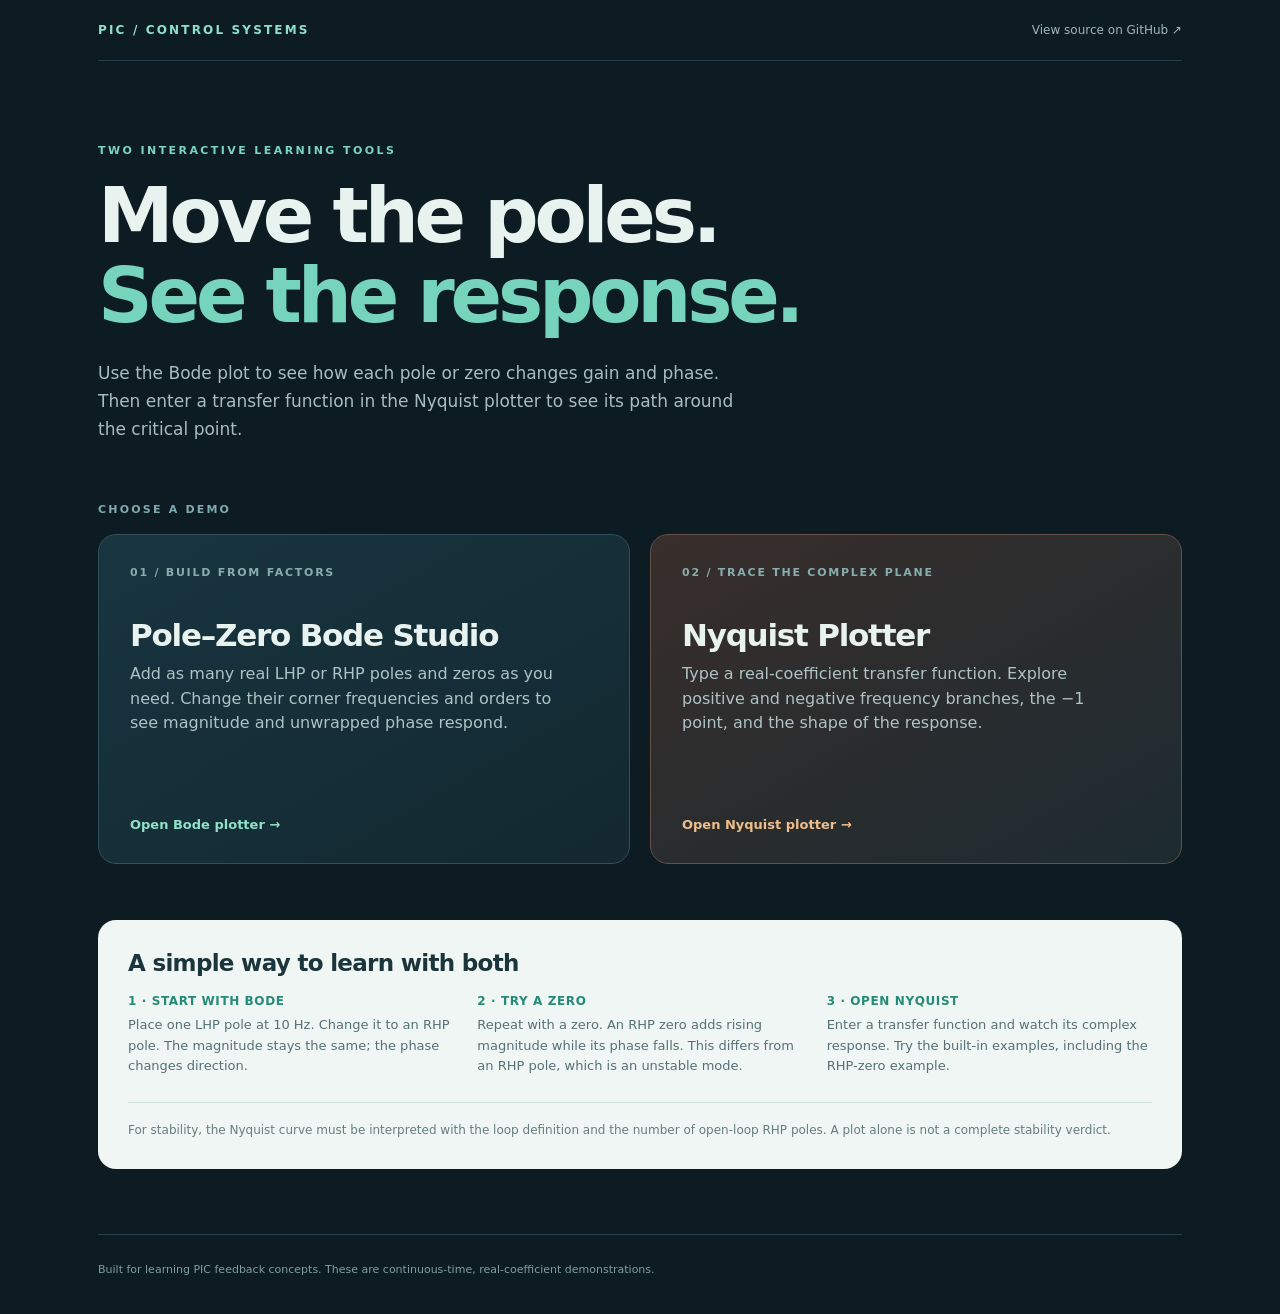
==== index.html @ 5976abfa "Publish PIC Bode and Nyquist learning demos" ====
<!doctype html>
<html lang="en">
<head>
  <meta charset="utf-8">
  <meta name="viewport" content="width=device-width, initial-scale=1">
  <meta name="description" content="Interactive Bode and Nyquist plotters for learning poles, zeros, phase, and feedback stability.">
  <title>Control Systems Demos · PIC</title>
  <style>
    :root{font-family:Inter,ui-sans-serif,system-ui,-apple-system,"Segoe UI",sans-serif;color:#e8f3f0;background:#0d1b23;font-synthesis:none}*{box-sizing:border-box}body{margin:0}a{color:inherit}.page{max-width:1140px;margin:auto;padding:0 28px}.top{display:flex;align-items:center;justify-content:space-between;border-bottom:1px solid #24414a;padding:23px 0}.brand{font-size:12px;letter-spacing:.18em;font-weight:800;color:#8fe0cb}.top a{font-size:12px;color:#9fb7bb;text-decoration:none}.top a:hover{color:#fff}.hero{padding:83px 0 60px;max-width:800px}.kicker{font-size:11px;letter-spacing:.22em;font-weight:800;color:#7bd4bf;text-transform:uppercase;margin:0 0 19px}.hero h1{font-size:clamp(39px,6.5vw,76px);letter-spacing:-.055em;line-height:1.05;margin:0}.hero h1 em{font-style:normal;color:#75d4bb}.hero p:last-child{color:#a8bdc1;line-height:1.65;font-size:17px;max-width:650px;margin:23px 0 0}.section-label{font-size:11px;letter-spacing:.2em;color:#7fabb0;font-weight:800;margin:0 0 18px}.cards{display:grid;grid-template-columns:1fr 1fr;gap:20px}.card{min-height:330px;display:flex;flex-direction:column;border:1px solid #31515a;background:linear-gradient(150deg,#183540,#132830);border-radius:18px;padding:31px;text-decoration:none;transition:transform .15s,border-color .15s}.card:hover,.card:focus-visible{transform:translateY(-3px);border-color:#8adcc7;outline:none}.card.orange{background:linear-gradient(150deg,#382e2b,#1d2b31);border-color:#66504a}.card.orange:hover,.card.orange:focus-visible{border-color:#e5b07a}.card .number{font-size:11px;letter-spacing:.16em;color:#88adad;font-weight:800}.card h2{font-size:31px;letter-spacing:-.04em;margin:38px 0 9px}.card p{color:#afc3c4;line-height:1.55;margin:0;max-width:440px}.card .action{margin-top:auto;padding-top:26px;font-size:13px;font-weight:800;color:#91e2ca}.card.orange .action{color:#efbd8b}.guide{margin:56px 0 65px;background:#f0f6f3;color:#1a353b;border-radius:18px;padding:30px}.guide h2{font-size:23px;letter-spacing:-.03em;margin:0 0 18px}.steps{display:grid;grid-template-columns:repeat(3,1fr);gap:24px}.steps strong{display:block;color:#258a77;margin-bottom:7px;font-size:12px;letter-spacing:.05em}.steps p{font-size:13px;line-height:1.6;color:#557076;margin:0}.note{border-top:1px solid #d1e1dc;margin-top:25px;padding-top:18px;color:#667d80;font-size:12px;line-height:1.5}footer{border-top:1px solid #24414a;color:#829da2;font-size:11px;line-height:1.5;padding:27px 0 35px}@media(max-width:720px){.page{padding:0 18px}.hero{padding:58px 0 42px}.hero p:last-child{font-size:15px}.cards,.steps{grid-template-columns:1fr}.card{min-height:285px}.card h2{margin-top:29px}.guide{padding:23px}.steps{gap:18px}}
  </style>
</head>
<body>
  <div class="page">
    <header class="top"><span class="brand">PIC / CONTROL SYSTEMS</span><a href="https://github.com/Mark-Chen0220/control-systems-demos">View source on GitHub ↗</a></header>
    <main>
      <section class="hero"><p class="kicker">Two interactive learning tools</p><h1>Move the poles.<br><em>See the response.</em></h1><p>Use the Bode plot to see how each pole or zero changes gain and phase. Then enter a transfer function in the Nyquist plotter to see its path around the critical point.</p></section>
      <p class="section-label">CHOOSE A DEMO</p>
      <div class="cards">
        <a class="card" href="./bode/"><span class="number">01 / BUILD FROM FACTORS</span><h2>Pole–Zero Bode Studio</h2><p>Add as many real LHP or RHP poles and zeros as you need. Change their corner frequencies and orders to see magnitude and unwrapped phase respond.</p><span class="action">Open Bode plotter →</span></a>
        <a class="card orange" href="./nyquist/"><span class="number">02 / TRACE THE COMPLEX PLANE</span><h2>Nyquist Plotter</h2><p>Type a real-coefficient transfer function. Explore positive and negative frequency branches, the −1 point, and the shape of the response.</p><span class="action">Open Nyquist plotter →</span></a>
      </div>
      <section class="guide"><h2>A simple way to learn with both</h2><div class="steps"><div><strong>1 · START WITH BODE</strong><p>Place one LHP pole at 10 Hz. Change it to an RHP pole. The magnitude stays the same; the phase changes direction.</p></div><div><strong>2 · TRY A ZERO</strong><p>Repeat with a zero. An RHP zero adds rising magnitude while its phase falls. This differs from an RHP pole, which is an unstable mode.</p></div><div><strong>3 · OPEN NYQUIST</strong><p>Enter a transfer function and watch its complex response. Try the built-in examples, including the RHP-zero example.</p></div></div><div class="note">For stability, the Nyquist curve must be interpreted with the loop definition and the number of open-loop RHP poles. A plot alone is not a complete stability verdict.</div></section>
    </main>
    <footer>Built for learning PIC feedback concepts. These are continuous-time, real-coefficient demonstrations.</footer>
  </div>
</body>
</html>
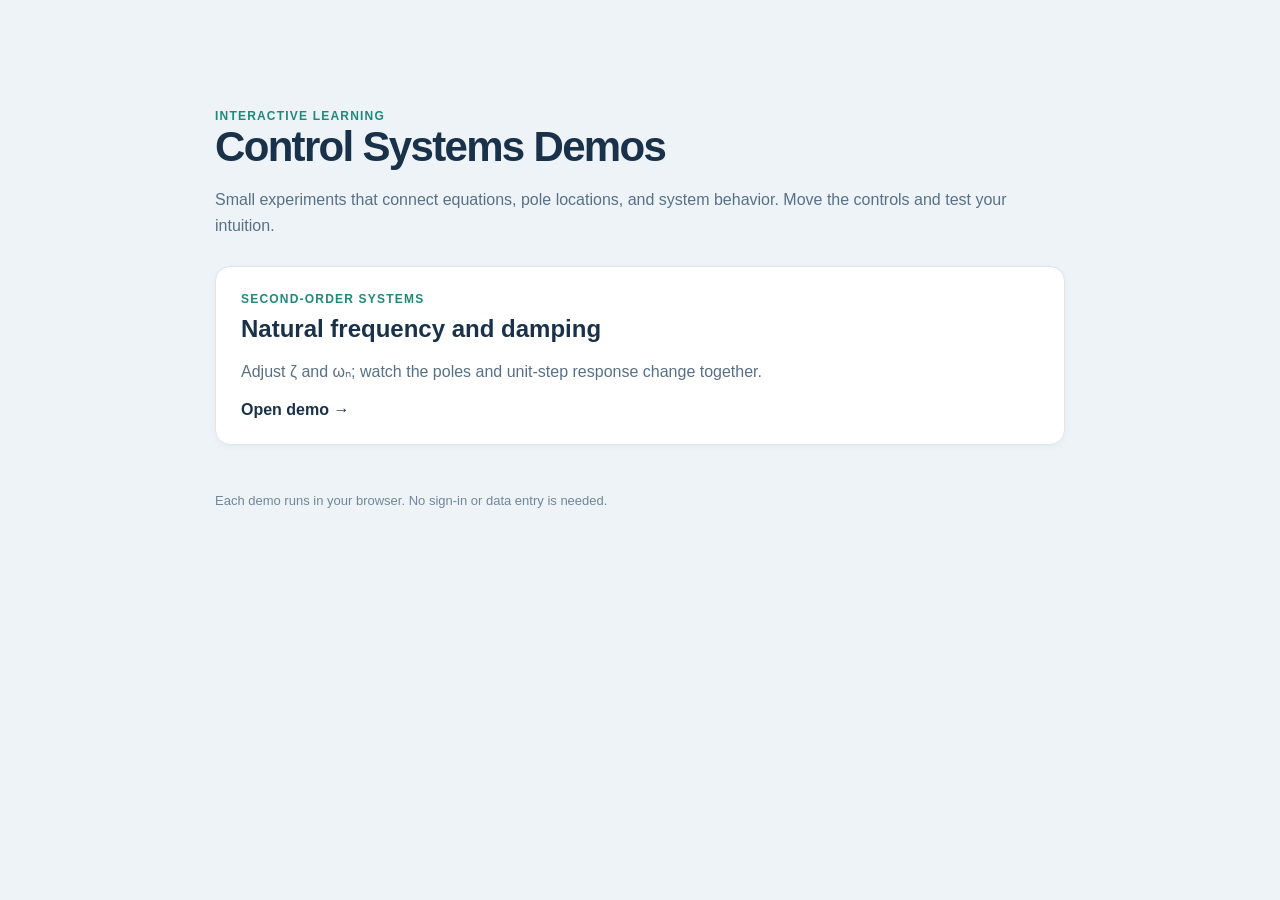
==== commit 828f498a: "Publish control systems demo gallery" ====
--- a/index.html
+++ b/index.html
@@ -1,27 +1,13 @@
-<!doctype html>
-<html lang="en">
-<head>
-  <meta charset="utf-8">
-  <meta name="viewport" content="width=device-width, initial-scale=1">
-  <meta name="description" content="Interactive Bode and Nyquist plotters for learning poles, zeros, phase, and feedback stability.">
-  <title>Control Systems Demos · PIC</title>
-  <style>
-    :root{font-family:Inter,ui-sans-serif,system-ui,-apple-system,"Segoe UI",sans-serif;color:#e8f3f0;background:#0d1b23;font-synthesis:none}*{box-sizing:border-box}body{margin:0}a{color:inherit}.page{max-width:1140px;margin:auto;padding:0 28px}.top{display:flex;align-items:center;justify-content:space-between;border-bottom:1px solid #24414a;padding:23px 0}.brand{font-size:12px;letter-spacing:.18em;font-weight:800;color:#8fe0cb}.top a{font-size:12px;color:#9fb7bb;text-decoration:none}.top a:hover{color:#fff}.hero{padding:83px 0 60px;max-width:800px}.kicker{font-size:11px;letter-spacing:.22em;font-weight:800;color:#7bd4bf;text-transform:uppercase;margin:0 0 19px}.hero h1{font-size:clamp(39px,6.5vw,76px);letter-spacing:-.055em;line-height:1.05;margin:0}.hero h1 em{font-style:normal;color:#75d4bb}.hero p:last-child{color:#a8bdc1;line-height:1.65;font-size:17px;max-width:650px;margin:23px 0 0}.section-label{font-size:11px;letter-spacing:.2em;color:#7fabb0;font-weight:800;margin:0 0 18px}.cards{display:grid;grid-template-columns:1fr 1fr;gap:20px}.card{min-height:330px;display:flex;flex-direction:column;border:1px solid #31515a;background:linear-gradient(150deg,#183540,#132830);border-radius:18px;padding:31px;text-decoration:none;transition:transform .15s,border-color .15s}.card:hover,.card:focus-visible{transform:translateY(-3px);border-color:#8adcc7;outline:none}.card.orange{background:linear-gradient(150deg,#382e2b,#1d2b31);border-color:#66504a}.card.orange:hover,.card.orange:focus-visible{border-color:#e5b07a}.card .number{font-size:11px;letter-spacing:.16em;color:#88adad;font-weight:800}.card h2{font-size:31px;letter-spacing:-.04em;margin:38px 0 9px}.card p{color:#afc3c4;line-height:1.55;margin:0;max-width:440px}.card .action{margin-top:auto;padding-top:26px;font-size:13px;font-weight:800;color:#91e2ca}.card.orange .action{color:#efbd8b}.guide{margin:56px 0 65px;background:#f0f6f3;color:#1a353b;border-radius:18px;padding:30px}.guide h2{font-size:23px;letter-spacing:-.03em;margin:0 0 18px}.steps{display:grid;grid-template-columns:repeat(3,1fr);gap:24px}.steps strong{display:block;color:#258a77;margin-bottom:7px;font-size:12px;letter-spacing:.05em}.steps p{font-size:13px;line-height:1.6;color:#557076;margin:0}.note{border-top:1px solid #d1e1dc;margin-top:25px;padding-top:18px;color:#667d80;font-size:12px;line-height:1.5}footer{border-top:1px solid #24414a;color:#829da2;font-size:11px;line-height:1.5;padding:27px 0 35px}@media(max-width:720px){.page{padding:0 18px}.hero{padding:58px 0 42px}.hero p:last-child{font-size:15px}.cards,.steps{grid-template-columns:1fr}.card{min-height:285px}.card h2{margin-top:29px}.guide{padding:23px}.steps{gap:18px}}
-  </style>
-</head>
-<body>
-  <div class="page">
-    <header class="top"><span class="brand">PIC / CONTROL SYSTEMS</span><a href="https://github.com/Mark-Chen0220/control-systems-demos">View source on GitHub ↗</a></header>
-    <main>
-      <section class="hero"><p class="kicker">Two interactive learning tools</p><h1>Move the poles.<br><em>See the response.</em></h1><p>Use the Bode plot to see how each pole or zero changes gain and phase. Then enter a transfer function in the Nyquist plotter to see its path around the critical point.</p></section>
-      <p class="section-label">CHOOSE A DEMO</p>
-      <div class="cards">
-        <a class="card" href="./bode/"><span class="number">01 / BUILD FROM FACTORS</span><h2>Pole–Zero Bode Studio</h2><p>Add as many real LHP or RHP poles and zeros as you need. Change their corner frequencies and orders to see magnitude and unwrapped phase respond.</p><span class="action">Open Bode plotter →</span></a>
-        <a class="card orange" href="./nyquist/"><span class="number">02 / TRACE THE COMPLEX PLANE</span><h2>Nyquist Plotter</h2><p>Type a real-coefficient transfer function. Explore positive and negative frequency branches, the −1 point, and the shape of the response.</p><span class="action">Open Nyquist plotter →</span></a>
-      </div>
-      <section class="guide"><h2>A simple way to learn with both</h2><div class="steps"><div><strong>1 · START WITH BODE</strong><p>Place one LHP pole at 10 Hz. Change it to an RHP pole. The magnitude stays the same; the phase changes direction.</p></div><div><strong>2 · TRY A ZERO</strong><p>Repeat with a zero. An RHP zero adds rising magnitude while its phase falls. This differs from an RHP pole, which is an unstable mode.</p></div><div><strong>3 · OPEN NYQUIST</strong><p>Enter a transfer function and watch its complex response. Try the built-in examples, including the RHP-zero example.</p></div></div><div class="note">For stability, the Nyquist curve must be interpreted with the loop definition and the number of open-loop RHP poles. A plot alone is not a complete stability verdict.</div></section>
-    </main>
-    <footer>Built for learning PIC feedback concepts. These are continuous-time, real-coefficient demonstrations.</footer>
-  </div>
-</body>
-</html>
+<!doctype html>
+<html lang="en"><head><meta charset="utf-8"><meta name="viewport" content="width=device-width,initial-scale=1">
+<title>Control Systems Demos</title><style>
+body{font-family:Inter,Segoe UI,Arial,sans-serif;background:#edf3f7;color:#19324a;margin:0}
+main{max-width:850px;margin:9vh auto;padding:28px}h1{font-size:42px;letter-spacing:-.04em;margin:0 0 12px}
+p{color:#587087;line-height:1.6}a.card{display:block;text-decoration:none;color:inherit;background:#fff;border:1px solid #dce6ed;border-radius:15px;padding:25px;margin-top:28px;box-shadow:0 2px 7px #18344f0b}
+a.card:hover{border-color:#42b9c1;transform:translateY(-2px)}.tag{color:#21887b;font-size:12px;font-weight:800;text-transform:uppercase;letter-spacing:.1em}
+h2{margin:9px 0 4px}footer{font-size:13px;margin-top:48px;color:#71869a}
+</style></head><body><main><div class="tag">Interactive learning</div><h1>Control Systems Demos</h1>
+<p>Small experiments that connect equations, pole locations, and system behavior. Move the controls and test your intuition.</p>
+<a class="card" href="natural-frequency.html"><div class="tag">Second-order systems</div><h2>Natural frequency and damping</h2>
+<p>Adjust ζ and ωₙ; watch the poles and unit-step response change together.</p><strong>Open demo →</strong></a>
+<footer>Each demo runs in your browser. No sign-in or data entry is needed.</footer></main></body></html>
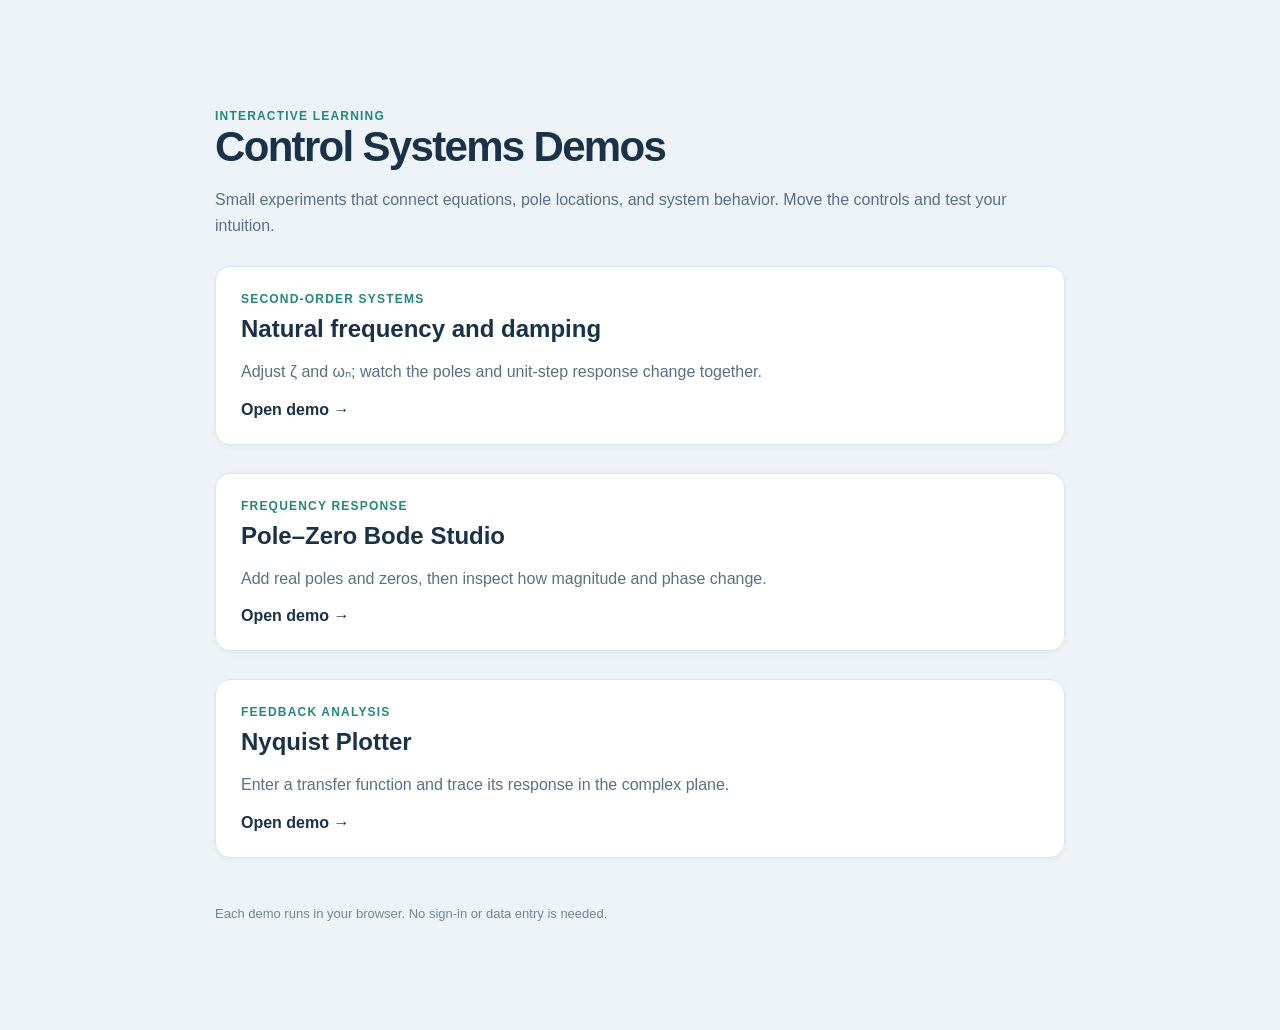
==== commit da04b449: "Link Bode and Nyquist demos from gallery" ====
--- a/index.html
+++ b/index.html
@@ -10,4 +10,8 @@
 <p>Small experiments that connect equations, pole locations, and system behavior. Move the controls and test your intuition.</p>
 <a class="card" href="natural-frequency.html"><div class="tag">Second-order systems</div><h2>Natural frequency and damping</h2>
 <p>Adjust ζ and ωₙ; watch the poles and unit-step response change together.</p><strong>Open demo →</strong></a>
+<a class="card" href="bode/"><div class="tag">Frequency response</div><h2>Pole–Zero Bode Studio</h2>
+<p>Add real poles and zeros, then inspect how magnitude and phase change.</p><strong>Open demo →</strong></a>
+<a class="card" href="nyquist/"><div class="tag">Feedback analysis</div><h2>Nyquist Plotter</h2>
+<p>Enter a transfer function and trace its response in the complex plane.</p><strong>Open demo →</strong></a>
 <footer>Each demo runs in your browser. No sign-in or data entry is needed.</footer></main></body></html>
